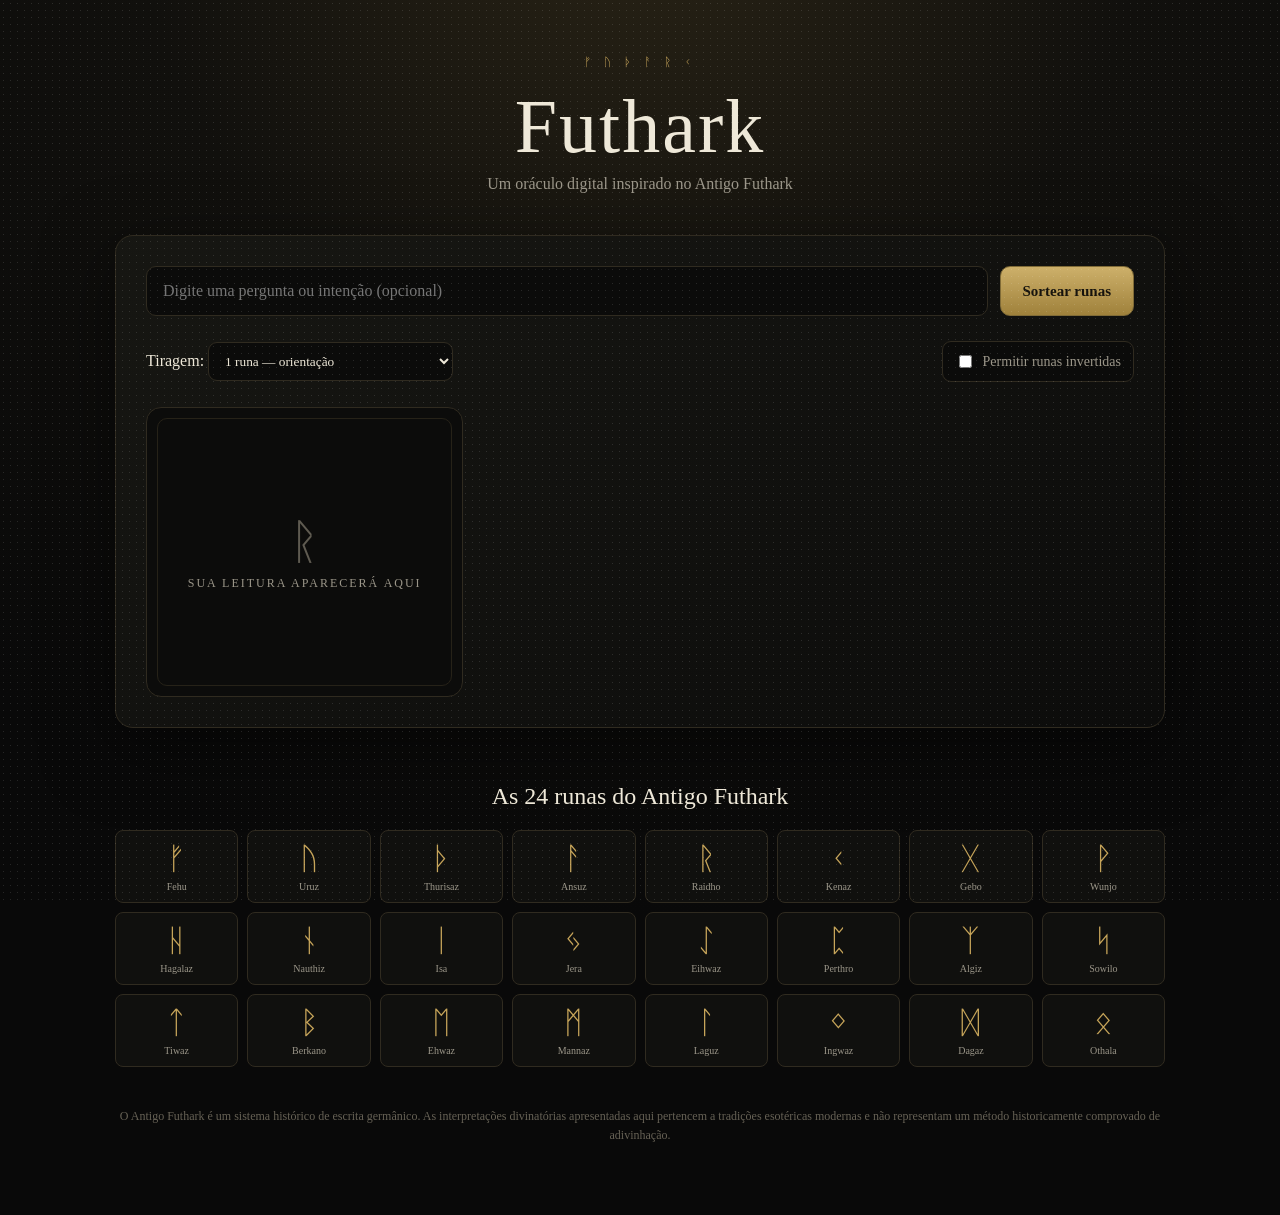
==== index.html @ 1b73ec2d "Add files via upload" ====
<!DOCTYPE html>
<html lang="pt-BR">
<head>
<meta charset="UTF-8">
<meta name="viewport" content="width=device-width, initial-scale=1.0">
<title>Futhark — Oráculo das Runas</title>
<style>
:root{
  --bg:#090909; --panel:#11110f; --panel2:#171713; --gold:#c7a55a;
  --gold2:#e6cc86; --text:#eee8d8; --muted:#9b9689; --line:#302b20;
}
*{box-sizing:border-box}
body{
  margin:0; min-height:100vh; color:var(--text);
  font-family:Georgia,"Times New Roman",serif;
  background:
    radial-gradient(circle at 50% -10%,#2a2416 0,#11100d 34%,#090909 70%);
}
body:before{
  content:""; position:fixed; inset:0; pointer-events:none; opacity:.12;
  background-image:radial-gradient(#fff 0.5px,transparent .5px);
  background-size:7px 7px;
}
main{width:min(1050px,92%);margin:auto;padding:55px 0 70px}
header{text-align:center;margin-bottom:42px}
.eyebrow{letter-spacing:5px;text-transform:uppercase;color:var(--gold);font-size:12px}
h1{font-size:clamp(42px,7vw,76px);margin:13px 0 5px;font-weight:normal;letter-spacing:2px}
.subtitle{color:var(--muted);font-size:16px}
.panel{
  background:linear-gradient(145deg,rgba(23,23,19,.94),rgba(12,12,11,.94));
  border:1px solid var(--line); border-radius:18px; padding:30px;
  box-shadow:0 20px 70px #0008;
}
.question{display:flex;gap:12px;flex-wrap:wrap;margin-bottom:25px}
input{
  flex:1;min-width:220px;background:#0b0b0a;border:1px solid var(--line);
  border-radius:10px;padding:15px 16px;color:var(--text);font:16px Georgia;
  outline:none;
}
input:focus{border-color:#806b37}
button{
  border:1px solid #806b37;background:linear-gradient(#cdb06a,#9f813b);
  color:#16130d;font-weight:bold;padding:14px 22px;border-radius:10px;
  cursor:pointer;font-family:Georgia;font-size:15px;transition:.2s;
}
button:hover{transform:translateY(-1px);filter:brightness(1.08)}
.controls{display:flex;justify-content:space-between;align-items:center;gap:15px;flex-wrap:wrap}
select,.toggle{
  background:#0b0b0a;color:var(--text);border:1px solid var(--line);
  border-radius:9px;padding:10px 12px;font-family:Georgia;
}
.toggle{display:flex;gap:8px;align-items:center;color:var(--muted);font-size:14px}
.toggle input{min-width:auto;flex:none;accent-color:var(--gold)}
.cards{display:grid;grid-template-columns:repeat(3,1fr);gap:18px;margin-top:25px}
.card{
  min-height:290px;border:1px solid var(--line);border-radius:15px;
  background:#0c0c0b;display:flex;flex-direction:column;align-items:center;
  justify-content:center;text-align:center;padding:25px;position:relative;
  overflow:hidden;
}
.card:after{content:"";position:absolute;inset:10px;border:1px solid #262218;border-radius:10px;pointer-events:none}
.rune{font-family:"Times New Roman",serif;font-size:104px;line-height:1;color:var(--gold2);text-shadow:0 0 25px #c7a55a33}
.name{font-size:20px;letter-spacing:2px;margin-top:16px}
.position{color:var(--muted);font-size:12px;letter-spacing:2px;text-transform:uppercase;margin-top:7px}
.meaning{margin-top:11px;color:#c6c0b1;font-size:14px}
.placeholder{color:#5f5b51;font-size:48px}
.interpretation{margin-top:25px;padding:22px;border-left:2px solid var(--gold);background:#0d0d0b}
.interpretation h2{margin:0 0 10px;font-weight:normal;color:var(--gold2)}
.interpretation p{margin:0;color:#c6c0b1;line-height:1.65}
.history{margin-top:55px}
.history h2{font-weight:normal;text-align:center}
.rune-grid{display:grid;grid-template-columns:repeat(8,1fr);gap:9px;margin-top:20px}
.mini{border:1px solid var(--line);border-radius:8px;padding:10px 4px;text-align:center;background:#10100e}
.mini .symbol{font-size:31px;color:var(--gold)}
.mini small{display:block;color:var(--muted);font-size:10px;margin-top:4px}
footer{text-align:center;color:#666155;font-size:12px;margin-top:40px;line-height:1.6}
@media(max-width:700px){
  main{padding-top:35px}.panel{padding:20px}.cards{grid-template-columns:1fr}
  .card{min-height:240px}.rune-grid{grid-template-columns:repeat(4,1fr)}
}
</style>
</head>
<body>
<main>
<header>
  <div class="eyebrow">ᚠ ᚢ ᚦ ᚨ ᚱ ᚲ</div>
  <h1>Futhark</h1>
  <div class="subtitle">Um oráculo digital inspirado no Antigo Futhark</div>
</header>

<section class="panel">
  <div class="question">
    <input id="question" placeholder="Digite uma pergunta ou intenção (opcional)">
    <button onclick="draw()">Sortear runas</button>
  </div>
  <div class="controls">
    <label>
      Tiragem:
      <select id="count">
        <option value="1">1 runa — orientação</option>
        <option value="3">3 runas — passado / presente / futuro</option>
      </select>
    </label>
    <label class="toggle">
      <input type="checkbox" id="reversed"> Permitir runas invertidas
    </label>
  </div>

  <div class="cards" id="cards"></div>
  <div class="interpretation" id="interpretation" style="display:none"></div>
</section>

<section class="history">
  <h2>As 24 runas do Antigo Futhark</h2>
  <div class="rune-grid" id="runeGrid"></div>
</section>

<footer>
  O Antigo Futhark é um sistema histórico de escrita germânico. As interpretações divinatórias
  apresentadas aqui pertencem a tradições esotéricas modernas e não representam um método
  historicamente comprovado de adivinhação.
</footer>
</main>

<script>
const runes=[
["ᚠ","Fehu","riqueza, recursos, prosperidade"],
["ᚢ","Uruz","força, vitalidade, transformação"],
["ᚦ","Thurisaz","confronto, proteção, força bruta"],
["ᚨ","Ansuz","comunicação, sabedoria, inspiração"],
["ᚱ","Raidho","jornada, movimento, direção"],
["ᚲ","Kenaz","clareza, conhecimento, criatividade"],
["ᚷ","Gebo","troca, presentes, parceria"],
["ᚹ","Wunjo","alegria, harmonia, realização"],
["ᚺ","Hagalaz","ruptura, mudança, forças inesperadas"],
["ᚾ","Nauthiz","necessidade, restrição, perseverança"],
["ᛁ","Isa","pausa, imobilidade, concentração"],
["ᛃ","Jera","colheita, ciclos, recompensa"],
["ᛇ","Eihwaz","resistência, transição, perseverança"],
["ᛈ","Perthro","mistério, acaso, destino"],
["ᛉ","Algiz","proteção, alerta, conexão"],
["ᛋ","Sowilo","sol, sucesso, vitalidade"],
["ᛏ","Tiwaz","justiça, coragem, honra"],
["ᛒ","Berkano","renascimento, cuidado, crescimento"],
["ᛖ","Ehwaz","movimento, confiança, cooperação"],
["ᛗ","Mannaz","humanidade, identidade, consciência"],
["ᛚ","Laguz","intuição, fluxo, emoções"],
["ᛜ","Ingwaz","potencial, gestação, conclusão"],
["ᛞ","Dagaz","despertar, transformação, clareza"],
["ᛟ","Othala","herança, raízes, pertencimento"]
];

const positions=["Passado","Presente","Futuro"];
const cards=document.getElementById("cards");
const grid=document.getElementById("runeGrid");

runes.forEach(r=>{
  const el=document.createElement("div"); el.className="mini";
  el.innerHTML=`<div class="symbol">${r[0]}</div><small>${r[1]}</small>`;
  grid.appendChild(el);
});

function draw(){
  const n=+document.getElementById("count").value;
  const reversedAllowed=document.getElementById("reversed").checked;
  const pool=[...runes], selected=[];
  for(let i=0;i<n;i++){
    const idx=Math.floor(Math.random()*pool.length);
    const r=pool.splice(idx,1)[0];
    selected.push({...r, reversed:reversedAllowed && Math.random()<.5});
  }
  cards.innerHTML="";
  selected.forEach((r,i)=>{
    const meaning=r.reversed ? "energia bloqueada, interiorizada ou em desequilíbrio" : r[2];
    const el=document.createElement("article");el.className="card";
    el.innerHTML=`
      <div class="rune">${r[0]}</div>
      <div class="name">${r[1]}${r.reversed?" — invertida":""}</div>
      <div class="position">${n===3?positions[i]:"Sua runa"}</div>
      <div class="meaning">${meaning}</div>`;
    cards.appendChild(el);
  });
  const q=document.getElementById("question").value.trim();
  const interp=document.getElementById("interpretation");
  interp.style.display="block";
  const summary=n===1
    ? `<p><strong>${selected[0][1]}</strong> convida você a observar o tema de <strong>${selected[0][2]}</strong>. Use a leitura como um instrumento de reflexão sobre sua pergunta, não como uma previsão inevitável.</p>`
    : `<p>As três posições sugerem uma narrativa: <strong>${selected[0][1]}</strong> no passado, <strong>${selected[1][1]}</strong> no presente e <strong>${selected[2][1]}</strong> no futuro. Observe as relações entre os símbolos e o que eles despertam em você.</p>`;
  interp.innerHTML=`<h2>${q?`Leitura para: “${escapeHtml(q)}”`:"Sua leitura"}</h2>${summary}`;
}
function escapeHtml(s){return s.replace(/[&<>"']/g,m=>({"&":"&amp;","<":"&lt;",">":"&gt;","\"":"&quot;","'":"&#039;"}[m]));}

cards.innerHTML='<div class="card"><div class="placeholder">ᚱ</div><div class="position">Sua leitura aparecerá aqui</div></div>';
</script>
</body>
</html>
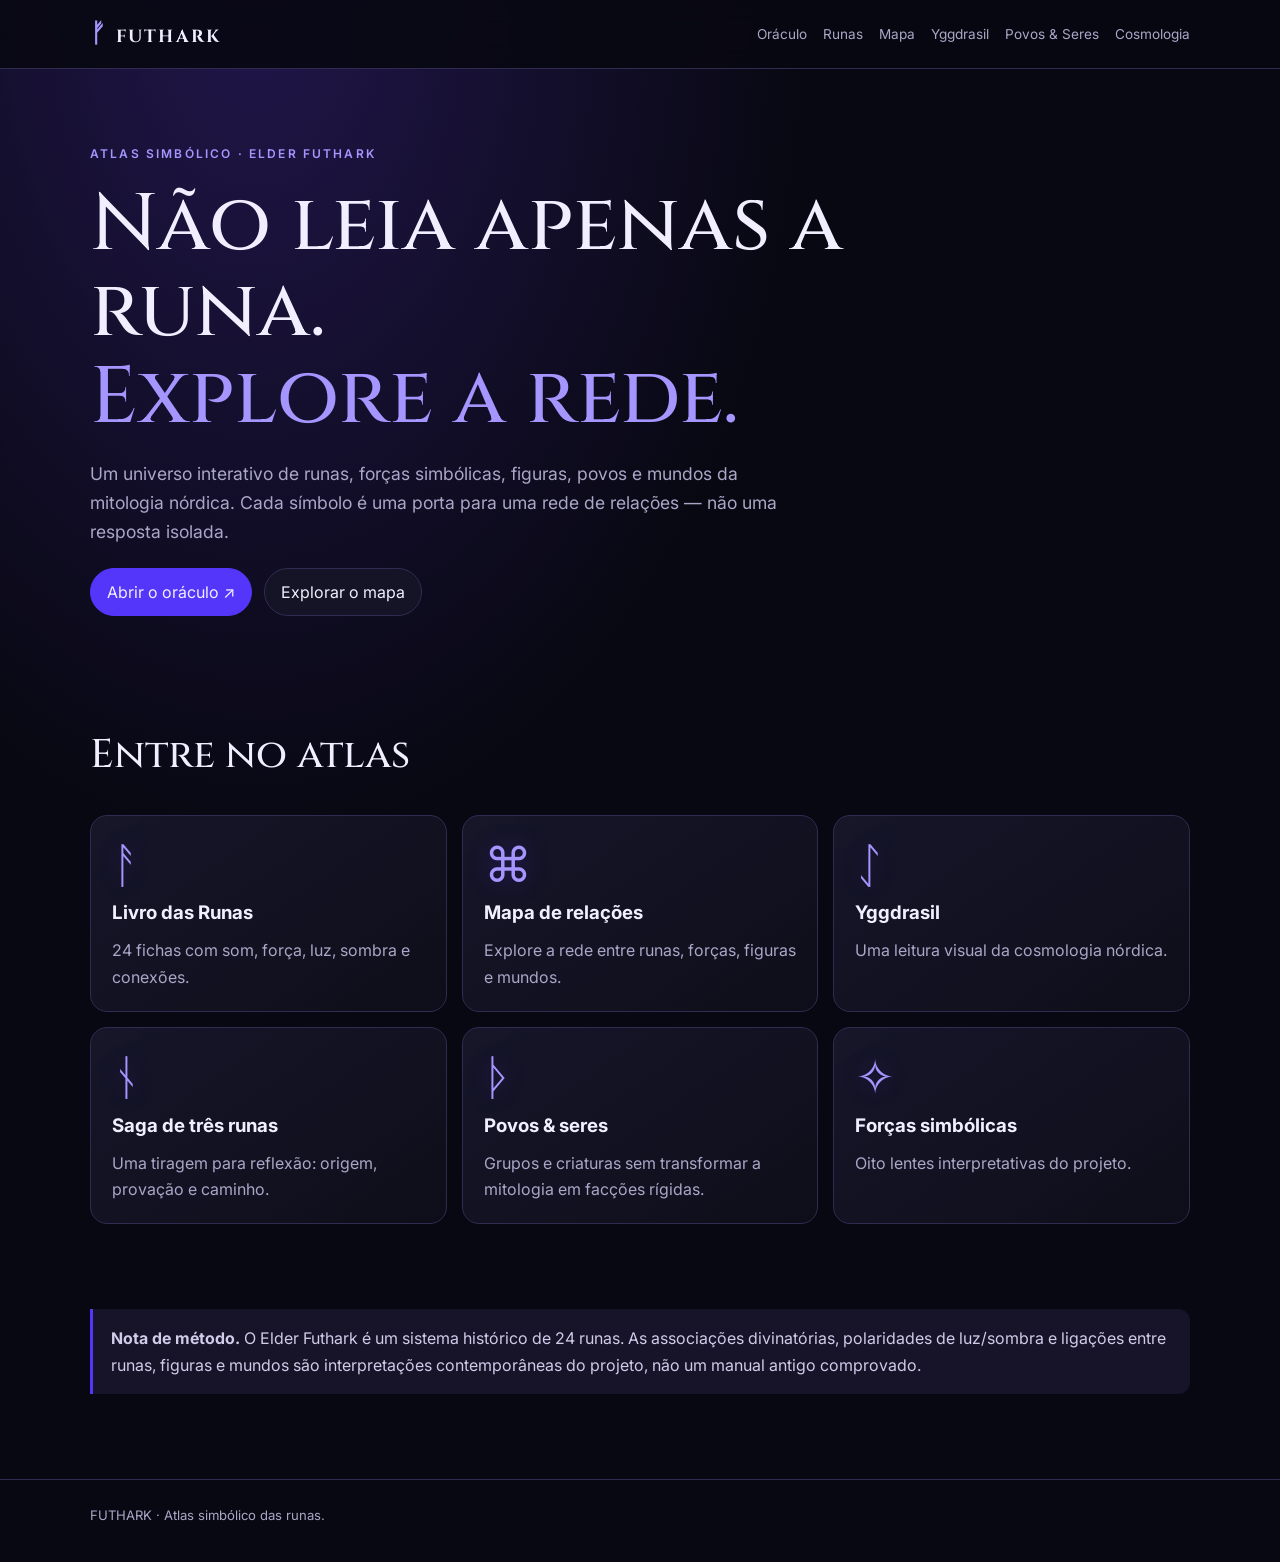
==== commit 6b748c95: "Add files via upload Atualizações" ====
--- a/index.html
+++ b/index.html
@@ -1,196 +1 @@
-<!DOCTYPE html>
-<html lang="pt-BR">
-<head>
-<meta charset="UTF-8">
-<meta name="viewport" content="width=device-width, initial-scale=1.0">
-<title>Futhark — Oráculo das Runas</title>
-<style>
-:root{
-  --bg:#090909; --panel:#11110f; --panel2:#171713; --gold:#c7a55a;
-  --gold2:#e6cc86; --text:#eee8d8; --muted:#9b9689; --line:#302b20;
-}
-*{box-sizing:border-box}
-body{
-  margin:0; min-height:100vh; color:var(--text);
-  font-family:Georgia,"Times New Roman",serif;
-  background:
-    radial-gradient(circle at 50% -10%,#2a2416 0,#11100d 34%,#090909 70%);
-}
-body:before{
-  content:""; position:fixed; inset:0; pointer-events:none; opacity:.12;
-  background-image:radial-gradient(#fff 0.5px,transparent .5px);
-  background-size:7px 7px;
-}
-main{width:min(1050px,92%);margin:auto;padding:55px 0 70px}
-header{text-align:center;margin-bottom:42px}
-.eyebrow{letter-spacing:5px;text-transform:uppercase;color:var(--gold);font-size:12px}
-h1{font-size:clamp(42px,7vw,76px);margin:13px 0 5px;font-weight:normal;letter-spacing:2px}
-.subtitle{color:var(--muted);font-size:16px}
-.panel{
-  background:linear-gradient(145deg,rgba(23,23,19,.94),rgba(12,12,11,.94));
-  border:1px solid var(--line); border-radius:18px; padding:30px;
-  box-shadow:0 20px 70px #0008;
-}
-.question{display:flex;gap:12px;flex-wrap:wrap;margin-bottom:25px}
-input{
-  flex:1;min-width:220px;background:#0b0b0a;border:1px solid var(--line);
-  border-radius:10px;padding:15px 16px;color:var(--text);font:16px Georgia;
-  outline:none;
-}
-input:focus{border-color:#806b37}
-button{
-  border:1px solid #806b37;background:linear-gradient(#cdb06a,#9f813b);
-  color:#16130d;font-weight:bold;padding:14px 22px;border-radius:10px;
-  cursor:pointer;font-family:Georgia;font-size:15px;transition:.2s;
-}
-button:hover{transform:translateY(-1px);filter:brightness(1.08)}
-.controls{display:flex;justify-content:space-between;align-items:center;gap:15px;flex-wrap:wrap}
-select,.toggle{
-  background:#0b0b0a;color:var(--text);border:1px solid var(--line);
-  border-radius:9px;padding:10px 12px;font-family:Georgia;
-}
-.toggle{display:flex;gap:8px;align-items:center;color:var(--muted);font-size:14px}
-.toggle input{min-width:auto;flex:none;accent-color:var(--gold)}
-.cards{display:grid;grid-template-columns:repeat(3,1fr);gap:18px;margin-top:25px}
-.card{
-  min-height:290px;border:1px solid var(--line);border-radius:15px;
-  background:#0c0c0b;display:flex;flex-direction:column;align-items:center;
-  justify-content:center;text-align:center;padding:25px;position:relative;
-  overflow:hidden;
-}
-.card:after{content:"";position:absolute;inset:10px;border:1px solid #262218;border-radius:10px;pointer-events:none}
-.rune{font-family:"Times New Roman",serif;font-size:104px;line-height:1;color:var(--gold2);text-shadow:0 0 25px #c7a55a33}
-.name{font-size:20px;letter-spacing:2px;margin-top:16px}
-.position{color:var(--muted);font-size:12px;letter-spacing:2px;text-transform:uppercase;margin-top:7px}
-.meaning{margin-top:11px;color:#c6c0b1;font-size:14px}
-.placeholder{color:#5f5b51;font-size:48px}
-.interpretation{margin-top:25px;padding:22px;border-left:2px solid var(--gold);background:#0d0d0b}
-.interpretation h2{margin:0 0 10px;font-weight:normal;color:var(--gold2)}
-.interpretation p{margin:0;color:#c6c0b1;line-height:1.65}
-.history{margin-top:55px}
-.history h2{font-weight:normal;text-align:center}
-.rune-grid{display:grid;grid-template-columns:repeat(8,1fr);gap:9px;margin-top:20px}
-.mini{border:1px solid var(--line);border-radius:8px;padding:10px 4px;text-align:center;background:#10100e}
-.mini .symbol{font-size:31px;color:var(--gold)}
-.mini small{display:block;color:var(--muted);font-size:10px;margin-top:4px}
-footer{text-align:center;color:#666155;font-size:12px;margin-top:40px;line-height:1.6}
-@media(max-width:700px){
-  main{padding-top:35px}.panel{padding:20px}.cards{grid-template-columns:1fr}
-  .card{min-height:240px}.rune-grid{grid-template-columns:repeat(4,1fr)}
-}
-</style>
-</head>
-<body>
-<main>
-<header>
-  <div class="eyebrow">ᚠ ᚢ ᚦ ᚨ ᚱ ᚲ</div>
-  <h1>Futhark</h1>
-  <div class="subtitle">Um oráculo digital inspirado no Antigo Futhark</div>
-</header>
-
-<section class="panel">
-  <div class="question">
-    <input id="question" placeholder="Digite uma pergunta ou intenção (opcional)">
-    <button onclick="draw()">Sortear runas</button>
-  </div>
-  <div class="controls">
-    <label>
-      Tiragem:
-      <select id="count">
-        <option value="1">1 runa — orientação</option>
-        <option value="3">3 runas — passado / presente / futuro</option>
-      </select>
-    </label>
-    <label class="toggle">
-      <input type="checkbox" id="reversed"> Permitir runas invertidas
-    </label>
-  </div>
-
-  <div class="cards" id="cards"></div>
-  <div class="interpretation" id="interpretation" style="display:none"></div>
-</section>
-
-<section class="history">
-  <h2>As 24 runas do Antigo Futhark</h2>
-  <div class="rune-grid" id="runeGrid"></div>
-</section>
-
-<footer>
-  O Antigo Futhark é um sistema histórico de escrita germânico. As interpretações divinatórias
-  apresentadas aqui pertencem a tradições esotéricas modernas e não representam um método
-  historicamente comprovado de adivinhação.
-</footer>
-</main>
-
-<script>
-const runes=[
-["ᚠ","Fehu","riqueza, recursos, prosperidade"],
-["ᚢ","Uruz","força, vitalidade, transformação"],
-["ᚦ","Thurisaz","confronto, proteção, força bruta"],
-["ᚨ","Ansuz","comunicação, sabedoria, inspiração"],
-["ᚱ","Raidho","jornada, movimento, direção"],
-["ᚲ","Kenaz","clareza, conhecimento, criatividade"],
-["ᚷ","Gebo","troca, presentes, parceria"],
-["ᚹ","Wunjo","alegria, harmonia, realização"],
-["ᚺ","Hagalaz","ruptura, mudança, forças inesperadas"],
-["ᚾ","Nauthiz","necessidade, restrição, perseverança"],
-["ᛁ","Isa","pausa, imobilidade, concentração"],
-["ᛃ","Jera","colheita, ciclos, recompensa"],
-["ᛇ","Eihwaz","resistência, transição, perseverança"],
-["ᛈ","Perthro","mistério, acaso, destino"],
-["ᛉ","Algiz","proteção, alerta, conexão"],
-["ᛋ","Sowilo","sol, sucesso, vitalidade"],
-["ᛏ","Tiwaz","justiça, coragem, honra"],
-["ᛒ","Berkano","renascimento, cuidado, crescimento"],
-["ᛖ","Ehwaz","movimento, confiança, cooperação"],
-["ᛗ","Mannaz","humanidade, identidade, consciência"],
-["ᛚ","Laguz","intuição, fluxo, emoções"],
-["ᛜ","Ingwaz","potencial, gestação, conclusão"],
-["ᛞ","Dagaz","despertar, transformação, clareza"],
-["ᛟ","Othala","herança, raízes, pertencimento"]
-];
-
-const positions=["Passado","Presente","Futuro"];
-const cards=document.getElementById("cards");
-const grid=document.getElementById("runeGrid");
-
-runes.forEach(r=>{
-  const el=document.createElement("div"); el.className="mini";
-  el.innerHTML=`<div class="symbol">${r[0]}</div><small>${r[1]}</small>`;
-  grid.appendChild(el);
-});
-
-function draw(){
-  const n=+document.getElementById("count").value;
-  const reversedAllowed=document.getElementById("reversed").checked;
-  const pool=[...runes], selected=[];
-  for(let i=0;i<n;i++){
-    const idx=Math.floor(Math.random()*pool.length);
-    const r=pool.splice(idx,1)[0];
-    selected.push({...r, reversed:reversedAllowed && Math.random()<.5});
-  }
-  cards.innerHTML="";
-  selected.forEach((r,i)=>{
-    const meaning=r.reversed ? "energia bloqueada, interiorizada ou em desequilíbrio" : r[2];
-    const el=document.createElement("article");el.className="card";
-    el.innerHTML=`
-      <div class="rune">${r[0]}</div>
-      <div class="name">${r[1]}${r.reversed?" — invertida":""}</div>
-      <div class="position">${n===3?positions[i]:"Sua runa"}</div>
-      <div class="meaning">${meaning}</div>`;
-    cards.appendChild(el);
-  });
-  const q=document.getElementById("question").value.trim();
-  const interp=document.getElementById("interpretation");
-  interp.style.display="block";
-  const summary=n===1
-    ? `<p><strong>${selected[0][1]}</strong> convida você a observar o tema de <strong>${selected[0][2]}</strong>. Use a leitura como um instrumento de reflexão sobre sua pergunta, não como uma previsão inevitável.</p>`
-    : `<p>As três posições sugerem uma narrativa: <strong>${selected[0][1]}</strong> no passado, <strong>${selected[1][1]}</strong> no presente e <strong>${selected[2][1]}</strong> no futuro. Observe as relações entre os símbolos e o que eles despertam em você.</p>`;
-  interp.innerHTML=`<h2>${q?`Leitura para: “${escapeHtml(q)}”`:"Sua leitura"}</h2>${summary}`;
-}
-function escapeHtml(s){return s.replace(/[&<>"']/g,m=>({"&":"&amp;","<":"&lt;",">":"&gt;","\"":"&quot;","'":"&#039;"}[m]));}
-
-cards.innerHTML='<div class="card"><div class="placeholder">ᚱ</div><div class="position">Sua leitura aparecerá aqui</div></div>';
-</script>
-</body>
-</html>+<!doctype html><html lang="pt-BR"><head><meta charset="utf-8"><meta name="viewport" content="width=device-width,initial-scale=1"><title>Atlas · Futhark</title><link rel="stylesheet" href="assets/style.css"></head><body><header class="nav"><div class="wrap navin"><a class="brand" href="index.html"><span>ᚠ</span>FUTHARK</a><nav class="links"><a href="oraculo.html">Oráculo</a><a href="runas.html">Runas</a><a href="mapa.html">Mapa</a><a href="atlas.html">Yggdrasil</a><a href="povos.html">Povos & Seres</a><a href="cosmologia.html">Cosmologia</a></nav></div></header><main class="wrap"><section class="hero"><div class="eyebrow">Atlas simbólico · Elder Futhark</div><h1>Não leia apenas a runa.<br><span style="color:var(--a2)">Explore a rede.</span></h1><p>Um universo interativo de runas, forças simbólicas, figuras, povos e mundos da mitologia nórdica. Cada símbolo é uma porta para uma rede de relações — não uma resposta isolada.</p><div class="actions"><a class="btn primary" href="oraculo.html">Abrir o oráculo ↗</a><a class="btn" href="mapa.html">Explorar o mapa</a></div></section><section class="section"><h2>Entre no atlas</h2><div class="grid"><a class="card" href="runas.html"><div class="glyph">ᚨ</div><h3>Livro das Runas</h3><p>24 fichas com som, força, luz, sombra e conexões.</p></a><a class="card" href="mapa.html"><div class="glyph">⌘</div><h3>Mapa de relações</h3><p>Explore a rede entre runas, forças, figuras e mundos.</p></a><a class="card" href="atlas.html"><div class="glyph">ᛇ</div><h3>Yggdrasil</h3><p>Uma leitura visual da cosmologia nórdica.</p></a><a class="card" href="oraculo.html"><div class="glyph">ᚾ</div><h3>Saga de três runas</h3><p>Uma tiragem para reflexão: origem, provação e caminho.</p></a><a class="card" href="povos.html"><div class="glyph">ᚦ</div><h3>Povos & seres</h3><p>Grupos e criaturas sem transformar a mitologia em facções rígidas.</p></a><a class="card" href="cosmologia.html"><div class="glyph">✧</div><h3>Forças simbólicas</h3><p>Oito lentes interpretativas do projeto.</p></a></div></section><section class="section"><div class="notice"><b>Nota de método.</b> O Elder Futhark é um sistema histórico de 24 runas. As associações divinatórias, polaridades de luz/sombra e ligações entre runas, figuras e mundos são interpretações contemporâneas do projeto, não um manual antigo comprovado.</div></section></main><footer class="footer"><div class="wrap">FUTHARK · Atlas simbólico das runas.</div></footer><script src="data/runes.js"></script><script src="data/groups.js"></script></body></html>
--- a/assets/style.css
+++ b/assets/style.css
@@ -0,0 +1 @@
+@import url('https://fonts.googleapis.com/css2?family=Cinzel:wght@400;600;700&family=Inter:wght@300;400;600&display=swap');:root{--bg:#080812;--panel:#141426;--text:#f1efff;--muted:#aaa6c7;--a:#5435fa;--a2:#a495ff;--line:#302b50}*{box-sizing:border-box}body{margin:0;background:radial-gradient(ellipse at 20% 0%,#21164a,transparent 38%),var(--bg);color:var(--text);font:16px/1.65 Inter,sans-serif}a{color:inherit;text-decoration:none}.wrap{width:min(1100px,92%);margin:auto}.nav{position:sticky;top:0;background:#080812e8;backdrop-filter:blur(12px);border-bottom:1px solid var(--line);z-index:5}.navin{display:flex;align-items:center;justify-content:space-between;gap:20px;min-height:68px}.brand{font:700 1.1rem Cinzel;letter-spacing:.12em}.brand span,.glyph{color:var(--a2)}.brand span{font-size:1.6rem;margin-right:8px}.links{display:flex;flex-wrap:wrap;gap:16px;font-size:.85rem;color:var(--muted)}.links a:hover{color:white}.hero{padding:75px 0 48px;max-width:850px}.eyebrow{font-size:.75rem;letter-spacing:.18em;text-transform:uppercase;color:var(--a2);font-weight:600}.hero h1{font:500 clamp(2.7rem,7vw,5rem)/1.08 Cinzel;margin:18px 0}.hero p,.muted{color:var(--muted)}.hero p{font-size:1.1rem;max-width:720px}.actions{display:flex;gap:12px;flex-wrap:wrap;margin-top:22px}.btn{display:inline-block;border:1px solid var(--line);border-radius:999px;background:var(--panel);padding:10px 16px;color:var(--text);cursor:pointer}.primary{background:var(--a);border-color:var(--a)}.section{padding:30px 0 55px}.section h2{font:500 clamp(1.8rem,4vw,2.5rem) Cinzel}.grid{display:grid;grid-template-columns:repeat(3,minmax(0,1fr));gap:15px}.card{border:1px solid var(--line);background:linear-gradient(145deg,#17172bee,#0e0e1a);border-radius:17px;padding:21px;min-width:0}.card:hover{border-color:#7261c7}.card h3{margin:4px 0 8px}.card p{color:var(--muted);margin:0}.glyph{font:3rem/1.2 serif;text-shadow:0 0 25px #5435fa44}.tag{display:inline-block;border:1px solid #49406f;border-radius:999px;padding:2px 9px;margin:5px 4px 0 0;font-size:.75rem;color:#d2cbff}.notice{border-left:3px solid var(--a);padding:16px 18px;background:#171329;border-radius:0 12px 12px 0;color:#d0cbe9}.search,textarea{width:100%;padding:14px;background:#111120;color:var(--text);border:1px solid var(--line);border-radius:12px;font:inherit}.search{margin:12px 0 20px}.rune-card{cursor:pointer}.rune-top{display:flex;gap:14px;align-items:center}.rune-top .glyph{font-size:2.6rem}.small{font-size:.83rem;color:var(--muted)}.columns,.split{display:grid;grid-template-columns:1fr 1fr;gap:15px}.light{border-color:#31564c}.light h3{color:#9bd8bd}.shadow h3{color:#e5a2bc}.path{display:flex;gap:8px;flex-wrap:wrap;align-items:center}.path span{padding:8px;background:#1b1931;border:1px solid var(--line);border-radius:9px}.path b{color:var(--a2)}.mapcanvas,.tree{position:relative;min-height:420px;border:1px solid var(--line);border-radius:20px;background:radial-gradient(circle,#272052,transparent 60%),#0d0d1a;overflow:hidden}.mapnode{position:absolute;transform:translate(-50%,-50%);padding:10px;background:#17162a;border:1px solid #6254a8;border-radius:12px;text-align:center}.mapnode strong,.mapnode small{display:block}.mapnode small{color:var(--muted)}.center{left:50%;top:50%;background:#282052}.n1{left:50%;top:13%}.n2{left:19%;top:31%}.n3{left:81%;top:31%}.n4{left:20%;top:72%}.n5{left:80%;top:72%}.n6{left:50%;top:88%}.n7{left:50%;top:30%}.tree{display:grid;place-items:center;min-height:440px;background:radial-gradient(ellipse,#21194a,transparent 65%),#0b0b17}.tree svg{position:absolute;width:100%;height:100%}.treecore{z-index:1;font:1.7rem Cinzel;color:var(--a2)}.world{position:absolute;padding:8px 11px;background:#141327ee;border:1px solid #6554b5;border-radius:10px;font-size:.83rem}.w1{top:8%;left:43%}.w2{top:22%;left:15%}.w3{top:22%;right:15%}.w4{top:43%;left:7%}.w5{top:43%;right:7%}.w6{bottom:18%;left:22%}.w7{bottom:18%;right:22%}.w8{bottom:5%;left:44%}.footer{border-top:1px solid var(--line);margin-top:30px;padding:25px 0 35px;color:var(--muted);font-size:.82rem}textarea{min-height:100px}.result{margin-top:20px}@media(max-width:760px){.navin{align-items:flex-start;flex-direction:column;padding:13px 0}.grid{grid-template-columns:repeat(2,minmax(0,1fr))}.columns,.split{grid-template-columns:1fr}.hero{padding-top:50px}}@media(max-width:520px){.grid{grid-template-columns:1fr}.mapnode{font-size:.75rem;padding:7px}.mapcanvas{min-height:460px}}
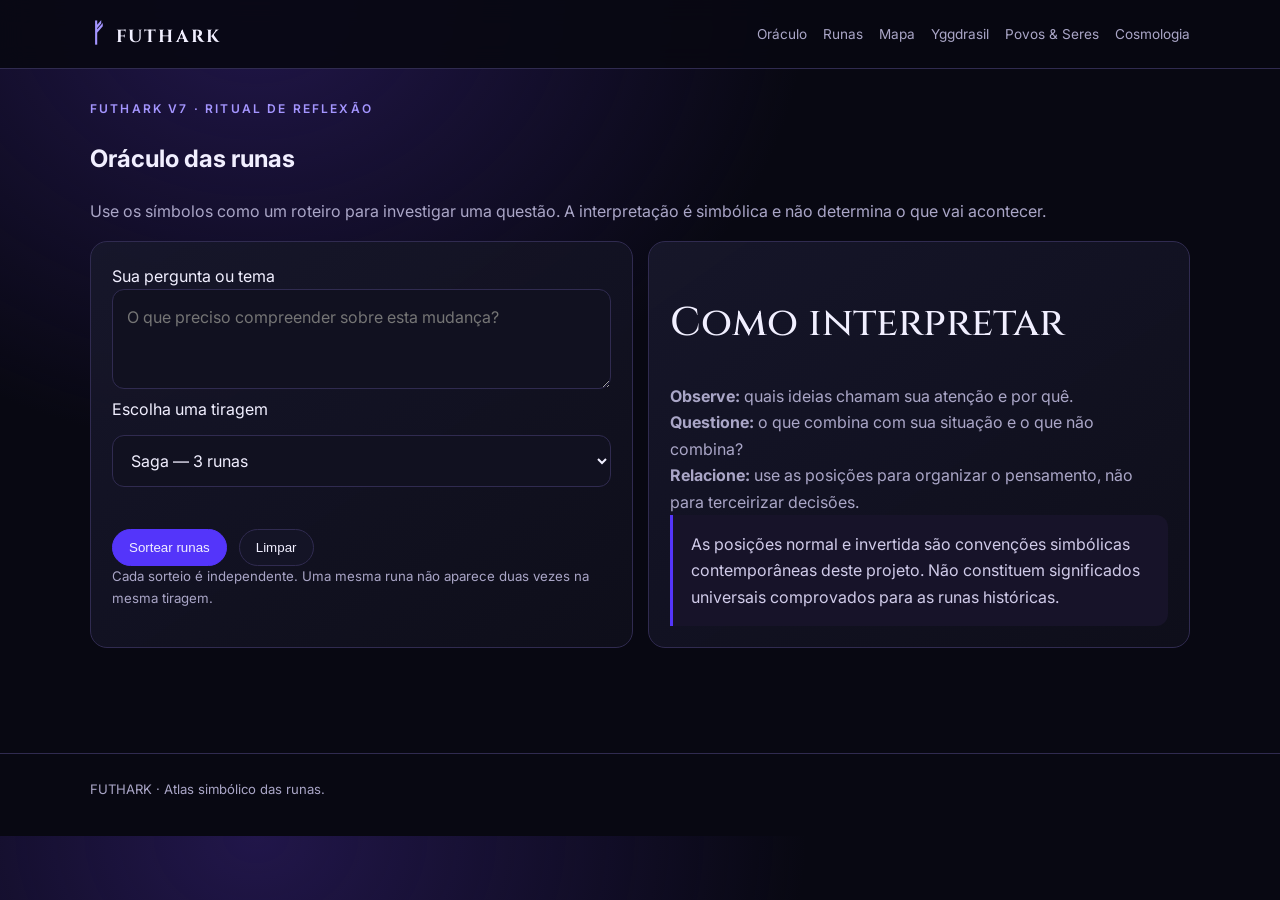
==== commit ed977c98: "Enhance index.html with meta tags and scripts Added meta tags for theme color and description, updat" ====
--- a/index.html
+++ b/index.html
@@ -1 +1,103 @@
-<!doctype html><html lang="pt-BR"><head><meta charset="utf-8"><meta name="viewport" content="width=device-width,initial-scale=1"><title>Atlas · Futhark</title><link rel="stylesheet" href="assets/style.css"></head><body><header class="nav"><div class="wrap navin"><a class="brand" href="index.html"><span>ᚠ</span>FUTHARK</a><nav class="links"><a href="oraculo.html">Oráculo</a><a href="runas.html">Runas</a><a href="mapa.html">Mapa</a><a href="atlas.html">Yggdrasil</a><a href="povos.html">Povos & Seres</a><a href="cosmologia.html">Cosmologia</a></nav></div></header><main class="wrap"><section class="hero"><div class="eyebrow">Atlas simbólico · Elder Futhark</div><h1>Não leia apenas a runa.<br><span style="color:var(--a2)">Explore a rede.</span></h1><p>Um universo interativo de runas, forças simbólicas, figuras, povos e mundos da mitologia nórdica. Cada símbolo é uma porta para uma rede de relações — não uma resposta isolada.</p><div class="actions"><a class="btn primary" href="oraculo.html">Abrir o oráculo ↗</a><a class="btn" href="mapa.html">Explorar o mapa</a></div></section><section class="section"><h2>Entre no atlas</h2><div class="grid"><a class="card" href="runas.html"><div class="glyph">ᚨ</div><h3>Livro das Runas</h3><p>24 fichas com som, força, luz, sombra e conexões.</p></a><a class="card" href="mapa.html"><div class="glyph">⌘</div><h3>Mapa de relações</h3><p>Explore a rede entre runas, forças, figuras e mundos.</p></a><a class="card" href="atlas.html"><div class="glyph">ᛇ</div><h3>Yggdrasil</h3><p>Uma leitura visual da cosmologia nórdica.</p></a><a class="card" href="oraculo.html"><div class="glyph">ᚾ</div><h3>Saga de três runas</h3><p>Uma tiragem para reflexão: origem, provação e caminho.</p></a><a class="card" href="povos.html"><div class="glyph">ᚦ</div><h3>Povos & seres</h3><p>Grupos e criaturas sem transformar a mitologia em facções rígidas.</p></a><a class="card" href="cosmologia.html"><div class="glyph">✧</div><h3>Forças simbólicas</h3><p>Oito lentes interpretativas do projeto.</p></a></div></section><section class="section"><div class="notice"><b>Nota de método.</b> O Elder Futhark é um sistema histórico de 24 runas. As associações divinatórias, polaridades de luz/sombra e ligações entre runas, figuras e mundos são interpretações contemporâneas do projeto, não um manual antigo comprovado.</div></section></main><footer class="footer"><div class="wrap">FUTHARK · Atlas simbólico das runas.</div></footer><script src="data/runes.js"></script><script src="data/groups.js"></script></body></html>+
+<!doctype html>
+<html lang="pt-BR">
+<head>
+  <meta charset="utf-8">
+  <meta name="viewport" content="width=device-width, initial-scale=1">
+  <meta name="theme-color" content="#080812">
+  <meta name="description" content="Explore as runas do Elder Futhark por meio de tiragens simbólicas para reflexão.">
+  <title>Oráculo · Futhark</title>
+  <link rel="stylesheet" href="assets/style.css">
+  <script src="data/runes.js" defer></script>
+  <script src="scripts/oracle.js" defer></script>
+</head>
+<body>
+  <header class="nav">
+    <div class="wrap navin">
+      <a class="brand" href="index.html"><span>ᚠ</span>FUTHARK</a>
+      <nav class="links" aria-label="Navegação principal">
+        <a href="oraculo.html" aria-current="page">Oráculo</a>
+        <a href="runas.html">Runas</a>
+        <a href="mapa.html">Mapa</a>
+        <a href="atlas.html">Yggdrasil</a>
+        <a href="povos.html">Povos &amp; Seres</a>
+        <a href="cosmologia.html">Cosmologia</a>
+      </nav>
+    </div>
+  </header>
+
+  <main class="wrap">
+    <section class="section">
+      <div class="eyebrow">Futhark V7 · Ritual de reflexão</div>
+      <h1>Oráculo das runas</h1>
+      <p class="muted">
+        Use os símbolos como um roteiro para investigar uma questão.
+        A interpretação é simbólica e não determina o que vai acontecer.
+      </p>
+
+      <div class="split oracle-setup">
+        <section class="card">
+          <label for="question">Sua pergunta ou tema</label>
+          <textarea
+            id="question"
+            maxlength="500"
+            placeholder="O que preciso compreender sobre esta mudança?"
+          ></textarea>
+
+          <label for="spread" class="oracle-label">Escolha uma tiragem</label>
+          <select id="spread" class="search oracle-select">
+            <option value="1">Foco — 1 runa</option>
+            <option value="3" selected>Saga — 3 runas</option>
+            <option value="5">Jornada — 5 runas</option>
+          </select>
+
+          <div class="actions">
+            <button class="btn primary" id="draw" type="button">
+              Sortear runas
+            </button>
+            <button class="btn" id="clear" type="button">
+              Limpar
+            </button>
+          </div>
+
+          <p class="small">
+            Cada sorteio é independente. Uma mesma runa não aparece duas
+            vezes na mesma tiragem.
+          </p>
+        </section>
+
+        <section class="card">
+          <h2>Como interpretar</h2>
+          <p>
+            <b>Observe:</b> quais ideias chamam sua atenção e por quê.
+          </p>
+          <p>
+            <b>Questione:</b> o que combina com sua situação e o que não combina?
+          </p>
+          <p>
+            <b>Relacione:</b> use as posições para organizar o pensamento,
+            não para terceirizar decisões.
+          </p>
+          <div class="notice oracle-note">
+            As posições normal e invertida são convenções simbólicas
+            contemporâneas deste projeto. Não constituem significados
+            universais comprovados para as runas históricas.
+          </div>
+        </section>
+      </div>
+
+      <section
+        id="result"
+        class="result"
+        aria-live="polite"
+        aria-atomic="false"
+        aria-label="Resultado da tiragem"
+      ></section>
+    </section>
+  </main>
+
+  <footer class="footer">
+    <div class="wrap">FUTHARK · Atlas simbólico das runas.</div>
+  </footer>
+</body>
+</html>
